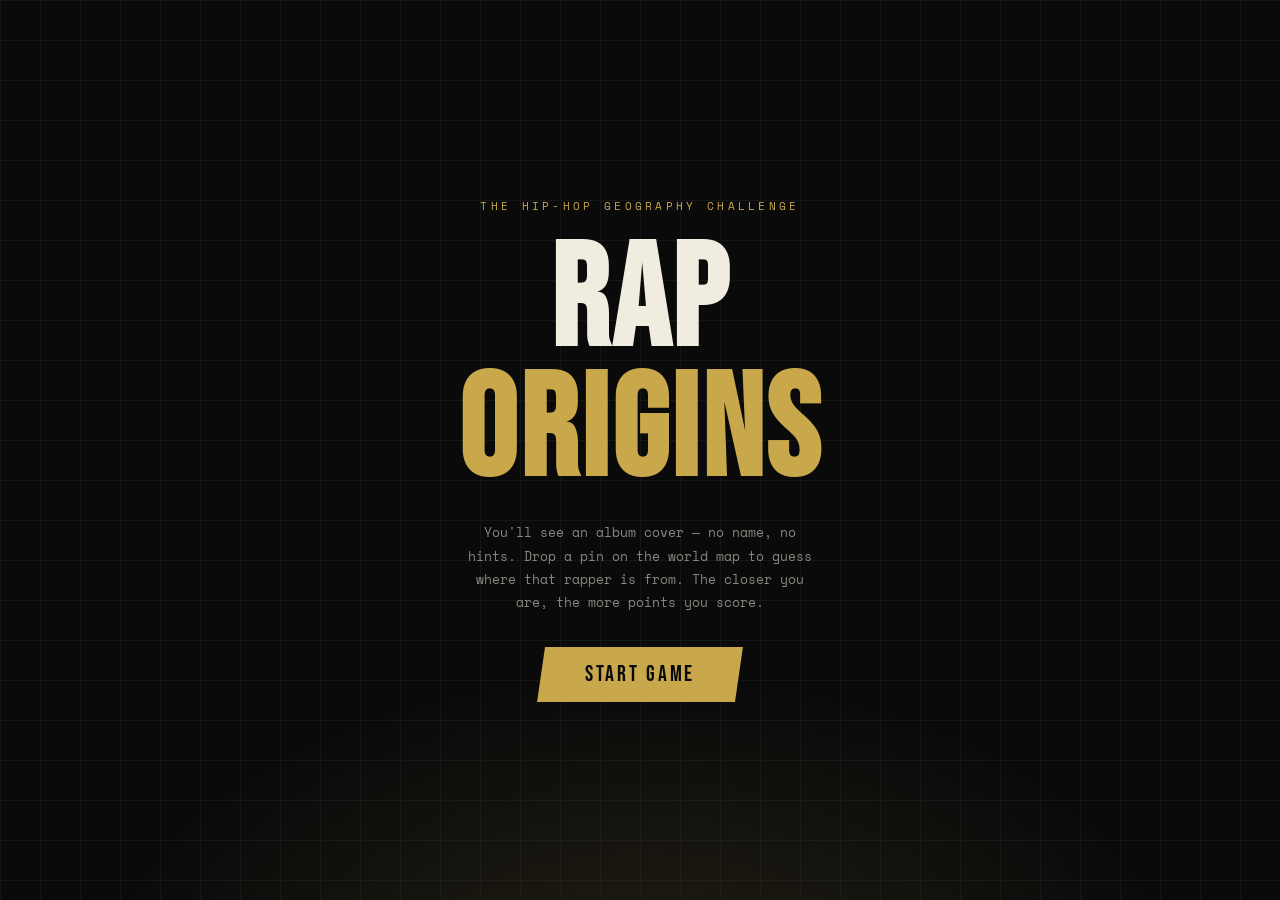
==== bruh.html @ 78ecee42 "the entire project :)" ====
<!DOCTYPE html>
<html lang="en">
<head>
  <meta charset="UTF-8" />
  <meta name="viewport" content="width=device-width, initial-scale=1.0" />
  <title>Rap Origins — Geo Quiz</title>

  <link rel="stylesheet" href="https://cdnjs.cloudflare.com/ajax/libs/leaflet/1.9.4/leaflet.min.css" />
  <script src="https://cdnjs.cloudflare.com/ajax/libs/leaflet/1.9.4/leaflet.min.js"></script>
  <link href="https://fonts.googleapis.com/css2?family=Bebas+Neue&family=Space+Mono:ital,wght@0,400;0,700;1,400&display=swap" rel="stylesheet" />

<style>
*, *::before, *::after { box-sizing: border-box; margin: 0; padding: 0; }

:root {
  --gold: #C9A84C;
  --gold-dim: #8a6f30;
  --black: #0a0a0a;
  --surface: #111111;
  --surface2: #1a1a1a;
  --surface3: #222222;
  --border: #2a2a2a;
  --text: #f0ece0;
  --text-muted: #888880;
  --red: #e03c3c;
  --green: #3ce07a;
}

html, body { height: 100%; background: var(--black); color: var(--text); font-family: 'Space Mono', monospace; overflow: hidden; }

.screen { display: none; width: 100vw; height: 100vh; }
.screen.active { display: flex; }

/* INTRO */
#screen-intro { flex-direction: column; align-items: center; justify-content: center; background: var(--black); position: relative; overflow: hidden; }
.intro-bg { position: absolute; inset: 0; background: radial-gradient(ellipse 60% 50% at 50% 110%, rgba(201,168,76,0.12) 0%, transparent 70%); pointer-events: none; }
.intro-grid { position: absolute; inset: 0; background-image: linear-gradient(var(--border) 1px, transparent 1px), linear-gradient(90deg, var(--border) 1px, transparent 1px); background-size: 40px 40px; opacity: 0.4; pointer-events: none; }
.intro-content { position: relative; text-align: center; display: flex; flex-direction: column; align-items: center; gap: 1.5rem; }
.intro-eyebrow { font-size: 11px; letter-spacing: 0.3em; color: var(--gold); text-transform: uppercase; }
.intro-title { font-family: 'Bebas Neue', sans-serif; font-size: clamp(5rem, 12vw, 9rem); line-height: 0.9; letter-spacing: 0.02em; color: var(--text); }
.intro-title span { color: var(--gold); display: block; }
.intro-desc { font-size: 13px; color: var(--text-muted); max-width: 360px; line-height: 1.8; }
.btn-start { margin-top: 0.5rem; padding: 14px 48px; background: var(--gold); color: var(--black); font-family: 'Bebas Neue', sans-serif; font-size: 1.4rem; letter-spacing: 0.12em; border: none; cursor: pointer; clip-path: polygon(8px 0%, 100% 0%, calc(100% - 8px) 100%, 0% 100%); transition: background 0.15s, transform 0.1s; }
.btn-start:hover { background: #e0bf6a; transform: scale(1.03); }

/* GAME */
#screen-game { flex-direction: column; }
.game-header { display: flex; align-items: center; justify-content: space-between; padding: 12px 24px; border-bottom: 1px solid var(--border); background: var(--surface); flex-shrink: 0; }
.game-logo { font-family: 'Bebas Neue', sans-serif; font-size: 1.4rem; letter-spacing: 0.1em; color: var(--gold); }
.progress-track { display: flex; gap: 6px; align-items: center; }
.progress-pip { width: 28px; height: 4px; background: var(--border); border-radius: 2px; transition: background 0.3s; }
.progress-pip.done { background: var(--gold-dim); }
.progress-pip.active { background: var(--gold); }
.header-score { font-size: 13px; color: var(--text-muted); }
.header-score span { font-size: 16px; font-weight: 700; color: var(--gold); }
.game-body { display: grid; grid-template-columns: 300px 1fr; flex: 1; overflow: hidden; }

/* LEFT PANEL */
.left-panel { background: var(--surface); border-right: 1px solid var(--border); display: flex; flex-direction: column; overflow: hidden; }
.album-wrapper { position: relative; flex-shrink: 0; }
.album-cover { width: 100%; aspect-ratio: 1/1; object-fit: cover; display: block; filter: saturate(0.85); }
.album-overlay { position: absolute; bottom: 0; left: 0; right: 0; padding: 32px 16px 12px; background: linear-gradient(transparent, rgba(0,0,0,0.85)); }
.album-label { font-size: 10px; letter-spacing: 0.2em; color: var(--gold-dim); text-transform: uppercase; margin-bottom: 2px; }
.album-title { font-size: 15px; font-weight: 700; color: var(--text); line-height: 1.3; }
.album-year { font-size: 11px; color: var(--text-muted); margin-top: 2px; }
.panel-info { padding: 16px; flex: 1; display: flex; flex-direction: column; gap: 12px; }
.rapper-mystery { display: flex; align-items: center; gap: 10px; }
.mystery-icon { width: 38px; height: 38px; border: 1px solid var(--border); border-radius: 4px; display: flex; align-items: center; justify-content: center; font-size: 18px; color: var(--text-muted); flex-shrink: 0; }
.mystery-text p { font-size: 11px; color: var(--text-muted); letter-spacing: 0.1em; text-transform: uppercase; }
.mystery-text strong { font-size: 15px; color: var(--text); font-weight: 700; letter-spacing: 0.05em; }
.divider { border: none; border-top: 1px solid var(--border); }
.instruction-text { font-size: 12px; color: var(--text-muted); line-height: 1.8; }
.instruction-text strong { color: var(--gold); font-weight: 700; }
.guess-info { display: flex; align-items: center; gap: 8px; padding: 8px 10px; background: var(--surface2); border: 1px solid var(--border); border-radius: 4px; font-size: 12px; color: var(--text-muted); min-height: 36px; }
.guess-info .dot { width: 8px; height: 8px; border-radius: 50%; background: var(--border); flex-shrink: 0; transition: background 0.3s; }
.guess-info.placed .dot { background: var(--gold); }
.guess-info.placed { color: var(--text); }
.btn-confirm { margin-top: auto; padding: 13px; background: transparent; border: 1px solid var(--gold-dim); color: var(--gold); font-family: 'Bebas Neue', sans-serif; font-size: 1.2rem; letter-spacing: 0.15em; cursor: pointer; transition: all 0.15s; opacity: 0.4; pointer-events: none; }
.btn-confirm.ready { opacity: 1; pointer-events: all; }
.btn-confirm.ready:hover { background: var(--gold); color: var(--black); }

/* MAP */
.map-panel { position: relative; }
#map { width: 100%; height: 100%; background: #1a2a3a; }
.leaflet-container { background: #1a2a3a !important; }
.leaflet-tile { filter: saturate(0.5) brightness(0.65) hue-rotate(190deg); }
.leaflet-popup-content-wrapper { background: var(--surface) !important; border: 1px solid var(--border) !important; border-radius: 4px !important; color: var(--text) !important; font-family: 'Space Mono', monospace !important; font-size: 12px !important; box-shadow: none !important; }
.leaflet-popup-tip { background: var(--surface) !important; }

/* RESULT OVERLAY */
.result-overlay { position: absolute; inset: 0; background: rgba(0,0,0,0.82); display: none; align-items: center; justify-content: center; z-index: 1000; }
.result-overlay.show { display: flex; }
.result-card { background: var(--surface); border: 1px solid var(--border); width: min(480px, 90vw); padding: 28px; position: relative; clip-path: polygon(12px 0%, 100% 0%, calc(100% - 12px) 100%, 0% 100%); }
.result-card::before { content: ''; position: absolute; top: 0; left: 0; right: 0; height: 2px; background: var(--gold); }
.result-eyebrow { font-size: 10px; letter-spacing: 0.25em; color: var(--gold); text-transform: uppercase; margin-bottom: 8px; }
.result-rapper-name { font-family: 'Bebas Neue', sans-serif; font-size: 2.8rem; line-height: 1; color: var(--text); margin-bottom: 4px; }
.result-origin { font-size: 12px; color: var(--text-muted); margin-bottom: 20px; }
.result-stats { display: grid; grid-template-columns: 1fr 1fr 1fr; gap: 10px; margin-bottom: 20px; }
.result-stat { background: var(--surface2); padding: 12px 10px; text-align: center; }
.result-stat-val { font-family: 'Bebas Neue', sans-serif; font-size: 1.8rem; line-height: 1; margin-bottom: 4px; }
.result-stat-val.great { color: var(--green); }
.result-stat-val.mid { color: var(--gold); }
.result-stat-val.bad { color: var(--red); }
.result-stat-lbl { font-size: 10px; letter-spacing: 0.1em; color: var(--text-muted); text-transform: uppercase; }
.result-message { font-size: 13px; color: var(--text-muted); margin-bottom: 20px; line-height: 1.7; border-left: 2px solid var(--gold-dim); padding-left: 12px; }
.btn-next { width: 100%; padding: 13px; background: var(--gold); color: var(--black); font-family: 'Bebas Neue', sans-serif; font-size: 1.3rem; letter-spacing: 0.12em; border: none; cursor: pointer; transition: background 0.15s; }
.btn-next:hover { background: #e0bf6a; }

/* FINAL */
#screen-final { flex-direction: column; align-items: center; justify-content: center; background: var(--black); position: relative; overflow: hidden; }
.final-content { position: relative; text-align: center; display: flex; flex-direction: column; align-items: center; gap: 1.2rem; max-width: 480px; padding: 2rem; }
.final-eyebrow { font-size: 10px; letter-spacing: 0.3em; color: var(--gold); text-transform: uppercase; }
.final-title { font-family: 'Bebas Neue', sans-serif; font-size: clamp(3rem, 8vw, 5.5rem); line-height: 1; color: var(--text); }
.final-score-display { font-family: 'Bebas Neue', sans-serif; font-size: clamp(4rem, 12vw, 8rem); line-height: 1; color: var(--gold); }
.final-grade { font-size: 13px; color: var(--text-muted); line-height: 1.8; max-width: 340px; }
.final-breakdown { width: 100%; border: 1px solid var(--border); background: var(--surface); }
.final-row { display: grid; grid-template-columns: 2fr 1fr 1fr; padding: 10px 14px; font-size: 12px; border-bottom: 1px solid var(--border); align-items: center; }
.final-row:last-child { border-bottom: none; }
.final-row-name { color: var(--text); font-weight: 700; }
.final-row-dist { color: var(--text-muted); }
.final-row-pts { text-align: right; color: var(--gold); font-weight: 700; }
.final-row.header { background: var(--surface2); font-size: 10px; letter-spacing: 0.12em; color: var(--text-muted); text-transform: uppercase; }
.btn-play-again { padding: 14px 48px; background: transparent; border: 1px solid var(--gold); color: var(--gold); font-family: 'Bebas Neue', sans-serif; font-size: 1.4rem; letter-spacing: 0.12em; cursor: pointer; clip-path: polygon(8px 0%, 100% 0%, calc(100% - 8px) 100%, 0% 100%); transition: all 0.15s; }
.btn-play-again:hover { background: var(--gold); color: var(--black); }
</style>
</head>
<body>

<!-- INTRO -->
<div id="screen-intro" class="screen active">
  <div class="intro-bg"></div>
  <div class="intro-grid"></div>
  <div class="intro-content">
    <p class="intro-eyebrow">The Hip-Hop Geography Challenge</p>
    <h1 class="intro-title">RAP<span>ORIGINS</span></h1>
    <p class="intro-desc">You'll see an album cover — no name, no hints. Drop a pin on the world map to guess where that rapper is from. The closer you are, the more points you score.</p>
    <button class="btn-start" id="btn-start">Start Game</button>
  </div>
</div>

<!-- GAME -->
<div id="screen-game" class="screen">
  <header class="game-header">
    <div class="game-logo">RAP ORIGINS</div>
    <div class="progress-track"></div>
    <div class="header-score">Score: <span id="header-score">0</span></div>
  </header>
  <div class="game-body">
    <aside class="left-panel">
      <div class="album-wrapper">
        <img id="album-cover" class="album-cover" src="" alt="Album cover" />
        <div class="album-overlay">
          <p class="album-label">Album</p>
          <p class="album-title" id="album-title"></p>
          <p class="album-year" id="album-year"></p>
        </div>
      </div>
      <div class="panel-info">
        <div class="rapper-mystery">
          <div class="mystery-icon">?</div>
          <div class="mystery-text">
            <p>Rapper</p>
            <strong id="mystery-label">??? — identity hidden</strong>
          </div>
        </div>
        <hr class="divider" />
        <p class="instruction-text">Study the <strong>album cover</strong> for visual clues — city skylines, flags, street signs, slang.<br><br>Click the map to <strong>drop your pin</strong>, then confirm your guess. The rapper's identity is revealed after you submit.</p>
        <div class="guess-info" id="guess-info">
          <div class="dot"></div>
          <span class="guess-text">No guess placed yet</span>
        </div>
        <button class="btn-confirm" id="btn-confirm">Confirm Guess</button>
      </div>
    </aside>
    <div class="map-panel">
      <div id="map"></div>
      <div class="result-overlay" id="result-overlay">
        <div class="result-card">
          <p class="result-eyebrow">Revealed</p>
          <h2 class="result-rapper-name" id="result-rapper-name"></h2>
          <p class="result-origin" id="result-origin"></p>
          <p class="result-origin" id="result-album" style="margin-top:2px;"></p>
          <div class="result-stats">
            <div class="result-stat"><div class="result-stat-val" id="result-dist">—</div><div class="result-stat-lbl">Distance</div></div>
            <div class="result-stat"><div class="result-stat-val" id="result-pts">—</div><div class="result-stat-lbl">Points</div></div>
            <div class="result-stat"><div class="result-stat-val mid" id="result-total">—</div><div class="result-stat-lbl">Total</div></div>
          </div>
          <p class="result-message" id="result-message"></p>
          <button class="btn-next" id="btn-next">Next Round →</button>
        </div>
      </div>
    </div>
  </div>
</div>

<!-- FINAL -->
<div id="screen-final" class="screen">
  <div class="intro-bg"></div>
  <div class="intro-grid"></div>
  <div class="final-content">
    <p class="final-eyebrow">Game Over</p>
    <h2 class="final-title">Final Score</h2>
    <div class="final-score-display" id="final-score">0</div>
    <p class="final-grade" id="final-grade"></p>
    <div class="final-breakdown">
      <div class="final-row header"><span>Rapper</span><span>Distance</span><span style="text-align:right">Points</span></div>
      <div id="final-breakdown"></div>
    </div>
    <button class="btn-play-again" id="btn-play-again">Play Again</button>
  </div>
</div>

<script>
const RAPPERS = [
  { id:1, name:"Kendrick Lamar", album:"good kid, m.A.A.d city", year:2012, coverUrl:"https://upload.wikimedia.org/wikipedia/en/2/23/Good_Kid%2C_M.A.A.d_City.jpg", origin:{ lat:33.8958, lng:-118.2201, label:"Compton, California, USA" } },
  { id:2, name:"Drake", album:"Take Care", year:2011, coverUrl:"https://upload.wikimedia.org/wikipedia/en/b/b8/Take_Care_Drake.jpg", origin:{ lat:43.6532, lng:-79.3832, label:"Toronto, Canada" } },
  { id:3, name:"Stormzy", album:"Gang Signs & Prayer", year:2017, coverUrl:"https://upload.wikimedia.org/wikipedia/en/a/a6/Stormzy_-_Gang_Signs_%26_Prayer.png", origin:{ lat:51.4816, lng:-0.0957, label:"Croydon, London, UK" } },
  { id:4, name:"Skepta", album:"Konnichiwa", year:2016, coverUrl:"https://upload.wikimedia.org/wikipedia/en/5/5e/Skepta_-_Konnichiwa.png", origin:{ lat:51.5942, lng:-0.0558, label:"Tottenham, London, UK" } },
  { id:5, name:"Eminem", album:"The Marshall Mathers LP", year:2000, coverUrl:"https://upload.wikimedia.org/wikipedia/en/a/ae/The_Marshall_Mathers_LP.jpg", origin:{ lat:42.3314, lng:-83.0458, label:"Detroit, Michigan, USA" } },
  { id:6, name:"Jay-Z", album:"The Blueprint", year:2001, coverUrl:"https://upload.wikimedia.org/wikipedia/en/3/31/The_Blueprint.jpg", origin:{ lat:40.6501, lng:-73.9496, label:"Brooklyn, New York, USA" } },
  { id:7, name:"Nas", album:"Illmatic", year:1994, coverUrl:"https://upload.wikimedia.org/wikipedia/en/5/55/NasIllmatic.jpg", origin:{ lat:40.7282, lng:-73.7949, label:"Queensbridge, New York, USA" } },
  { id:8, name:"MF DOOM", album:"Madvillainy", year:2004, coverUrl:"https://upload.wikimedia.org/wikipedia/en/8/8f/Madvillainy.jpg", origin:{ lat:51.5074, lng:-0.1278, label:"London, UK" } },
  { id:9, name:"Kanye West", album:"The College Dropout", year:2004, coverUrl:"https://upload.wikimedia.org/wikipedia/en/a/a3/Kanyewest_collegedropout.jpg", origin:{ lat:41.8781, lng:-87.6298, label:"Chicago, Illinois, USA" } },
  { id:10, name:"J. Cole", album:"2014 Forest Hills Drive", year:2014, coverUrl:"https://upload.wikimedia.org/wikipedia/en/3/3d/2014ForestHillsDrive.jpg", origin:{ lat:35.0527, lng:-78.8784, label:"Fayetteville, North Carolina, USA" } }
];

const ROUNDS = 5;
let state = { queue:[], round:0, totalScore:0, history:[], currentGuess:null, guessMarker:null, answerMarkers:[], answerLine:null, map:null, revealed:false };

function shuffle(arr) { const a=[...arr]; for(let i=a.length-1;i>0;i--){const j=Math.floor(Math.random()*(i+1));[a[i],a[j]]=[a[j],a[i]];} return a; }

function haversineKm(lat1,lng1,lat2,lng2) {
  const R=6371, dLat=(lat2-lat1)*Math.PI/180, dLng=(lng2-lng1)*Math.PI/180;
  const a=Math.sin(dLat/2)**2+Math.cos(lat1*Math.PI/180)*Math.cos(lat2*Math.PI/180)*Math.sin(dLng/2)**2;
  return R*2*Math.asin(Math.sqrt(a));
}

function calcScore(km) { return Math.max(0, Math.round(5000*Math.exp(-km/2000))); }
function scoreClass(pts) { return pts>=4000?'great':pts>=2000?'mid':'bad'; }
function resultMessage(km,pts) {
  if(pts>=4500) return "Pinpoint accuracy. You clearly know your geography and your music.";
  if(pts>=3500) return "Very close! You're in the right area — solid knowledge.";
  if(pts>=2000) return "Not bad. You had the right continent at least.";
  if(pts>=500)  return "A bit off. Brush up on where your favourite rappers are from.";
  return "Way off. The other side of the planet won't get you any points.";
}
function finalGrade(total) {
  const pct=total/(ROUNDS*5000);
  if(pct>=0.9) return "S TIER — You're a geography professor who moonlights as a rap critic.";
  if(pct>=0.75) return "A TIER — Very impressive. You actually listen to liner notes.";
  if(pct>=0.55) return "B TIER — Solid. You know the big names and the big cities.";
  if(pct>=0.35) return "C TIER — Room to grow. Start with a world map and a playlist.";
  return "D TIER — Did you have your eyes closed? Keep studying.";
}

function showScreen(id) { document.querySelectorAll('.screen').forEach(s=>s.classList.remove('active')); document.getElementById(id).classList.add('active'); }

function initMap() {
  if(state.map){state.map.remove();state.map=null;}
  state.map=L.map('map',{center:[20,10],zoom:2,minZoom:2,maxZoom:6,zoomControl:true,attributionControl:false});
  L.tileLayer('https://{s}.tile.openstreetmap.org/{z}/{x}/{y}.png',{maxZoom:18}).addTo(state.map);
  state.map.on('click',onMapClick);
}

function onMapClick(e) {
  if(state.revealed) return;
  const {lat,lng}=e.latlng;
  state.currentGuess={lat,lng};
  const icon=L.divIcon({html:`<div style="width:18px;height:18px;background:#C9A84C;border:2px solid #0a0a0a;border-radius:50% 50% 50% 0;transform:rotate(-45deg);box-shadow:0 0 0 2px #C9A84C44;"></div>`,className:'',iconAnchor:[9,18]});
  if(state.guessMarker) state.guessMarker.remove();
  state.guessMarker=L.marker([lat,lng],{icon}).addTo(state.map);
  const gi=document.getElementById('guess-info');
  gi.classList.add('placed');
  gi.querySelector('.dot').style.background='#C9A84C';
  gi.querySelector('.guess-text').textContent=`${lat.toFixed(2)}°, ${lng.toFixed(2)}°`;
  document.getElementById('btn-confirm').classList.add('ready');
}

function startRound() {
  state.revealed=false; state.currentGuess=null;
  state.answerMarkers.forEach(m=>m.remove()); state.answerMarkers=[];
  if(state.answerLine){state.answerLine.remove();state.answerLine=null;}
  if(state.guessMarker){state.guessMarker.remove();state.guessMarker=null;}
  const r=state.queue[state.round];
  document.getElementById('album-cover').src=r.coverUrl;
  document.getElementById('album-title').textContent=`"${r.album}"`;
  document.getElementById('album-year').textContent=r.year;
  document.getElementById('mystery-label').textContent='??? — identity hidden';
  const gi=document.getElementById('guess-info');
  gi.classList.remove('placed');
  gi.querySelector('.dot').style.background='';
  gi.querySelector('.guess-text').textContent='No guess placed yet';
  document.getElementById('btn-confirm').classList.remove('ready');
  document.querySelectorAll('.progress-pip').forEach((p,i)=>{
    p.classList.remove('done','active');
    if(i<state.round)p.classList.add('done');
    else if(i===state.round)p.classList.add('active');
  });
  state.map.setView([20,10],2);
  document.getElementById('result-overlay').classList.remove('show');
}

function confirmGuess() {
  if(!state.currentGuess||state.revealed) return;
  state.revealed=true;
  const r=state.queue[state.round];
  const {lat,lng}=state.currentGuess;
  const {lat:tLat,lng:tLng,label}=r.origin;
  const km=haversineKm(lat,lng,tLat,tLng);
  const pts=calcScore(km);
  state.totalScore+=pts;
  state.history.push({rapper:r,km,pts,guess:{lat,lng}});
  const trueIcon=L.divIcon({html:`<div style="width:14px;height:14px;background:#3ce07a;border:2px solid #0a0a0a;border-radius:50%;box-shadow:0 0 0 3px #3ce07a44;"></div>`,className:'',iconAnchor:[7,7]});
  const tm=L.marker([tLat,tLng],{icon:trueIcon}).bindPopup(`<strong>${r.name}</strong><br>${label}`).addTo(state.map);
  tm.openPopup(); state.answerMarkers.push(tm);
  state.answerLine=L.polyline([[lat,lng],[tLat,tLng]],{color:'#C9A84C',weight:1.5,dashArray:'5,5',opacity:0.7}).addTo(state.map);
  state.map.fitBounds(L.latLngBounds([[lat,lng],[tLat,tLng]]).pad(0.3));
  document.getElementById('header-score').textContent=state.totalScore.toLocaleString();
  showResult(r,km,pts);
}

function showResult(r,km,pts) {
  document.getElementById('result-rapper-name').textContent=r.name;
  document.getElementById('result-origin').textContent=r.origin.label;
  document.getElementById('result-album').textContent=`"${r.album}" (${r.year})`;
  const distEl=document.getElementById('result-dist');
  distEl.textContent=km>=1000?`${(km/1000).toFixed(1)}k km`:`${Math.round(km)} km`;
  distEl.className='result-stat-val '+(km<300?'great':km<1500?'mid':'bad');
  const ptsEl=document.getElementById('result-pts');
  ptsEl.textContent=pts.toLocaleString();
  ptsEl.className='result-stat-val '+scoreClass(pts);
  document.getElementById('result-total').textContent=state.totalScore.toLocaleString();
  document.getElementById('result-message').textContent=resultMessage(km,pts);
  const isLast=state.round===ROUNDS-1;
  document.getElementById('btn-next').textContent=isLast?'See Final Results':'Next Round →';
  document.getElementById('btn-next').onclick=isLast?showFinal:nextRound;
  document.getElementById('result-overlay').classList.add('show');
}

function nextRound(){state.round++;startRound();}

function showFinal() {
  showScreen('screen-final');
  document.getElementById('final-score').textContent=state.totalScore.toLocaleString();
  document.getElementById('final-grade').textContent=finalGrade(state.totalScore);
  const tbody=document.getElementById('final-breakdown');
  tbody.innerHTML='';
  state.history.forEach(({rapper,km,pts})=>{
    const row=document.createElement('div');
    row.className='final-row';
    row.innerHTML=`<span class="final-row-name">${rapper.name}</span><span class="final-row-dist">${km>=1000?(km/1000).toFixed(1)+'k km':Math.round(km)+' km'}</span><span class="final-row-pts">${pts.toLocaleString()}</span>`;
    tbody.appendChild(row);
  });
}

function startGame() {
  state.queue=shuffle(RAPPERS).slice(0,ROUNDS);
  state.round=0; state.totalScore=0; state.history=[];
  state.revealed=false; state.currentGuess=null;
  state.guessMarker=null; state.answerMarkers=[]; state.answerLine=null;
  document.getElementById('header-score').textContent='0';
  const track=document.querySelector('.progress-track');
  track.innerHTML='';
  for(let i=0;i<ROUNDS;i++){const p=document.createElement('div');p.className='progress-pip';track.appendChild(p);}
  showScreen('screen-game');
  initMap();
  startRound();
}

document.getElementById('btn-start').addEventListener('click',startGame);
document.getElementById('btn-confirm').addEventListener('click',confirmGuess);
document.getElementById('btn-play-again').addEventListener('click',()=>showScreen('screen-intro'));
</script>
</body>
</html>
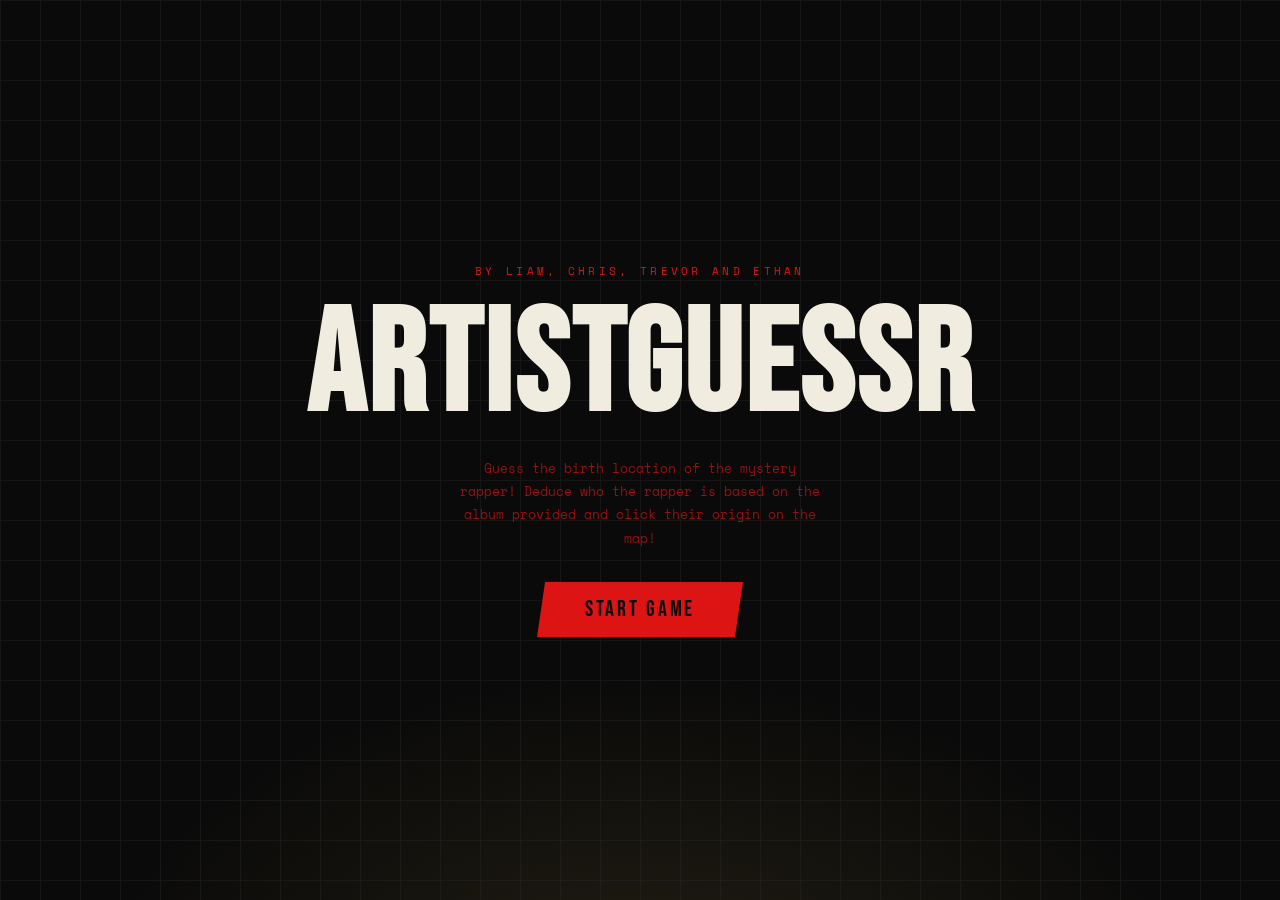
==== commit ad1db251: "FINAL" ====
--- a/bruh.html
+++ b/bruh.html
@@ -3,7 +3,7 @@
 <head>
   <meta charset="UTF-8" />
   <meta name="viewport" content="width=device-width, initial-scale=1.0" />
-  <title>Rap Origins — Geo Quiz</title>
+  <title>artistguessr</title>
 
   <link rel="stylesheet" href="https://cdnjs.cloudflare.com/ajax/libs/leaflet/1.9.4/leaflet.min.css" />
   <script src="https://cdnjs.cloudflare.com/ajax/libs/leaflet/1.9.4/leaflet.min.js"></script>
@@ -13,15 +13,15 @@
 *, *::before, *::after { box-sizing: border-box; margin: 0; padding: 0; }
 
 :root {
-  --gold: #C9A84C;
-  --gold-dim: #8a6f30;
+  --gold: #dc1414;
+  --gold-dim: #b91414;
   --black: #0a0a0a;
   --surface: #111111;
   --surface2: #1a1a1a;
   --surface3: #222222;
   --border: #2a2a2a;
   --text: #f0ece0;
-  --text-muted: #888880;
+  --text-muted: #df1212a9;
   --red: #e03c3c;
   --green: #3ce07a;
 }
@@ -81,8 +81,8 @@
 
 /* MAP */
 .map-panel { position: relative; }
-#map { width: 100%; height: 100%; background: #1a2a3a; }
-.leaflet-container { background: #1a2a3a !important; }
+#map { width: 100%; height: 100%; background: #335476; }
+.leaflet-container { background: #2f68a2 !important; }
 .leaflet-tile { filter: saturate(0.5) brightness(0.65) hue-rotate(190deg); }
 .leaflet-popup-content-wrapper { background: var(--surface) !important; border: 1px solid var(--border) !important; border-radius: 4px !important; color: var(--text) !important; font-family: 'Space Mono', monospace !important; font-size: 12px !important; box-shadow: none !important; }
 .leaflet-popup-tip { background: var(--surface) !important; }
@@ -104,7 +104,7 @@
 .result-stat-lbl { font-size: 10px; letter-spacing: 0.1em; color: var(--text-muted); text-transform: uppercase; }
 .result-message { font-size: 13px; color: var(--text-muted); margin-bottom: 20px; line-height: 1.7; border-left: 2px solid var(--gold-dim); padding-left: 12px; }
 .btn-next { width: 100%; padding: 13px; background: var(--gold); color: var(--black); font-family: 'Bebas Neue', sans-serif; font-size: 1.3rem; letter-spacing: 0.12em; border: none; cursor: pointer; transition: background 0.15s; }
-.btn-next:hover { background: #e0bf6a; }
+.btn-next:hover { background: #6abce0; }
 
 /* FINAL */
 #screen-final { flex-direction: column; align-items: center; justify-content: center; background: var(--black); position: relative; overflow: hidden; }
@@ -131,9 +131,9 @@
   <div class="intro-bg"></div>
   <div class="intro-grid"></div>
   <div class="intro-content">
-    <p class="intro-eyebrow">The Hip-Hop Geography Challenge</p>
-    <h1 class="intro-title">RAP<span>ORIGINS</span></h1>
-    <p class="intro-desc">You'll see an album cover — no name, no hints. Drop a pin on the world map to guess where that rapper is from. The closer you are, the more points you score.</p>
+    <p class="intro-eyebrow">By Liam, Chris, Trevor and Ethan</p>
+    <h1 class="intro-title">artistguessr</span></h1>
+    <p class="intro-desc">Guess the birth location of the mystery rapper! Deduce who the rapper is based on the album provided and click their origin on the map!</p>
     <button class="btn-start" id="btn-start">Start Game</button>
   </div>
 </div>
@@ -141,7 +141,7 @@
 <!-- GAME -->
 <div id="screen-game" class="screen">
   <header class="game-header">
-    <div class="game-logo">RAP ORIGINS</div>
+    <div class="game-logo">artistguessr</div>
     <div class="progress-track"></div>
     <div class="header-score">Score: <span id="header-score">0</span></div>
   </header>
@@ -164,7 +164,7 @@
           </div>
         </div>
         <hr class="divider" />
-        <p class="instruction-text">Study the <strong>album cover</strong> for visual clues — city skylines, flags, street signs, slang.<br><br>Click the map to <strong>drop your pin</strong>, then confirm your guess. The rapper's identity is revealed after you submit.</p>
+        <p class="instruction-text">Study the <strong>album cover</strong> and make your guess! Use the name, date of release, and visuals as hints.<br><br>Click the map to <strong>drop your pin</strong> and confirm your guess!</p>
         <div class="guess-info" id="guess-info">
           <div class="dot"></div>
           <span class="guess-text">No guess placed yet</span>
@@ -212,16 +212,16 @@
 
 <script>
 const RAPPERS = [
-  { id:1, name:"Kendrick Lamar", album:"good kid, m.A.A.d city", year:2012, coverUrl:"https://upload.wikimedia.org/wikipedia/en/2/23/Good_Kid%2C_M.A.A.d_City.jpg", origin:{ lat:33.8958, lng:-118.2201, label:"Compton, California, USA" } },
-  { id:2, name:"Drake", album:"Take Care", year:2011, coverUrl:"https://upload.wikimedia.org/wikipedia/en/b/b8/Take_Care_Drake.jpg", origin:{ lat:43.6532, lng:-79.3832, label:"Toronto, Canada" } },
-  { id:3, name:"Stormzy", album:"Gang Signs & Prayer", year:2017, coverUrl:"https://upload.wikimedia.org/wikipedia/en/a/a6/Stormzy_-_Gang_Signs_%26_Prayer.png", origin:{ lat:51.4816, lng:-0.0957, label:"Croydon, London, UK" } },
-  { id:4, name:"Skepta", album:"Konnichiwa", year:2016, coverUrl:"https://upload.wikimedia.org/wikipedia/en/5/5e/Skepta_-_Konnichiwa.png", origin:{ lat:51.5942, lng:-0.0558, label:"Tottenham, London, UK" } },
+  { id:1, name:"Kendrick Lamar", album:"good kid, m.A.A.d city", year:2012, coverUrl:"https://upload.wikimedia.org/wikipedia/en/9/93/KendrickGKMC.jpg", origin:{ lat:33.8958, lng:-118.2201, label:"Compton, California, USA" } },
+  { id:2, name:"Drake", album:"Take Care", year:2011, coverUrl:"https://upload.wikimedia.org/wikipedia/en/a/ae/Drake_-_Take_Care_cover.jpg?_=20111104000802", origin:{ lat:43.6532, lng:-79.3832, label:"Toronto, Canada" } },
+  { id:3, name:"The Notorious B.I.G.", album:"Ready to Die", year:1994, coverUrl:"https://upload.wikimedia.org/wikipedia/en/9/97/Ready_To_Die.jpg", origin:{ lat:40.6782, lng:-73.9442, label:"Brooklyn, New York, USA" } },
+  { id:4, name:"Tupac Shakur", album:"All Eyez on Me", year:1996, coverUrl:"https://upload.wikimedia.org/wikipedia/en/1/16/Alleyezonme.jpg", origin:{ lat:34.0522, lng:-118.2437, label:"Los Angeles, California, USA" } },
   { id:5, name:"Eminem", album:"The Marshall Mathers LP", year:2000, coverUrl:"https://upload.wikimedia.org/wikipedia/en/a/ae/The_Marshall_Mathers_LP.jpg", origin:{ lat:42.3314, lng:-83.0458, label:"Detroit, Michigan, USA" } },
-  { id:6, name:"Jay-Z", album:"The Blueprint", year:2001, coverUrl:"https://upload.wikimedia.org/wikipedia/en/3/31/The_Blueprint.jpg", origin:{ lat:40.6501, lng:-73.9496, label:"Brooklyn, New York, USA" } },
-  { id:7, name:"Nas", album:"Illmatic", year:1994, coverUrl:"https://upload.wikimedia.org/wikipedia/en/5/55/NasIllmatic.jpg", origin:{ lat:40.7282, lng:-73.7949, label:"Queensbridge, New York, USA" } },
-  { id:8, name:"MF DOOM", album:"Madvillainy", year:2004, coverUrl:"https://upload.wikimedia.org/wikipedia/en/8/8f/Madvillainy.jpg", origin:{ lat:51.5074, lng:-0.1278, label:"London, UK" } },
+  { id:6, name:"Jay-Z", album:"The Blueprint", year:2001, coverUrl:"https://upload.wikimedia.org/wikipedia/en/2/2c/The_Blueprint.png", origin:{ lat:40.6501, lng:-73.9496, label:"Brooklyn, New York, USA" } },
+  { id:7, name:"Nas", album:"Illmatic", year:1994, coverUrl:"https://upload.wikimedia.org/wikipedia/en/2/27/IllmaticNas.jpg", origin:{ lat:40.7282, lng:-73.7949, label:"Queensbridge, New York, USA" } },
+  { id:8, name:"MF DOOM", album:"Madvillainy", year:2004, coverUrl:"https://upload.wikimedia.org/wikipedia/en/5/5e/Madvillainy_cover.png", origin:{ lat:51.5074, lng:-0.1278, label:"London, UK" } },
   { id:9, name:"Kanye West", album:"The College Dropout", year:2004, coverUrl:"https://upload.wikimedia.org/wikipedia/en/a/a3/Kanyewest_collegedropout.jpg", origin:{ lat:41.8781, lng:-87.6298, label:"Chicago, Illinois, USA" } },
-  { id:10, name:"J. Cole", album:"2014 Forest Hills Drive", year:2014, coverUrl:"https://upload.wikimedia.org/wikipedia/en/3/3d/2014ForestHillsDrive.jpg", origin:{ lat:35.0527, lng:-78.8784, label:"Fayetteville, North Carolina, USA" } }
+  { id:10, name:"J. Cole", album:"2014 Forest Hills Drive", year:2014, coverUrl:"https://upload.wikimedia.org/wikipedia/en/2/2a/2014ForestHillsDrive.jpg", origin:{ lat:35.0527, lng:-78.8784, label:"Fayetteville, North Carolina, USA" } }
 ];
 
 const ROUNDS = 5;
